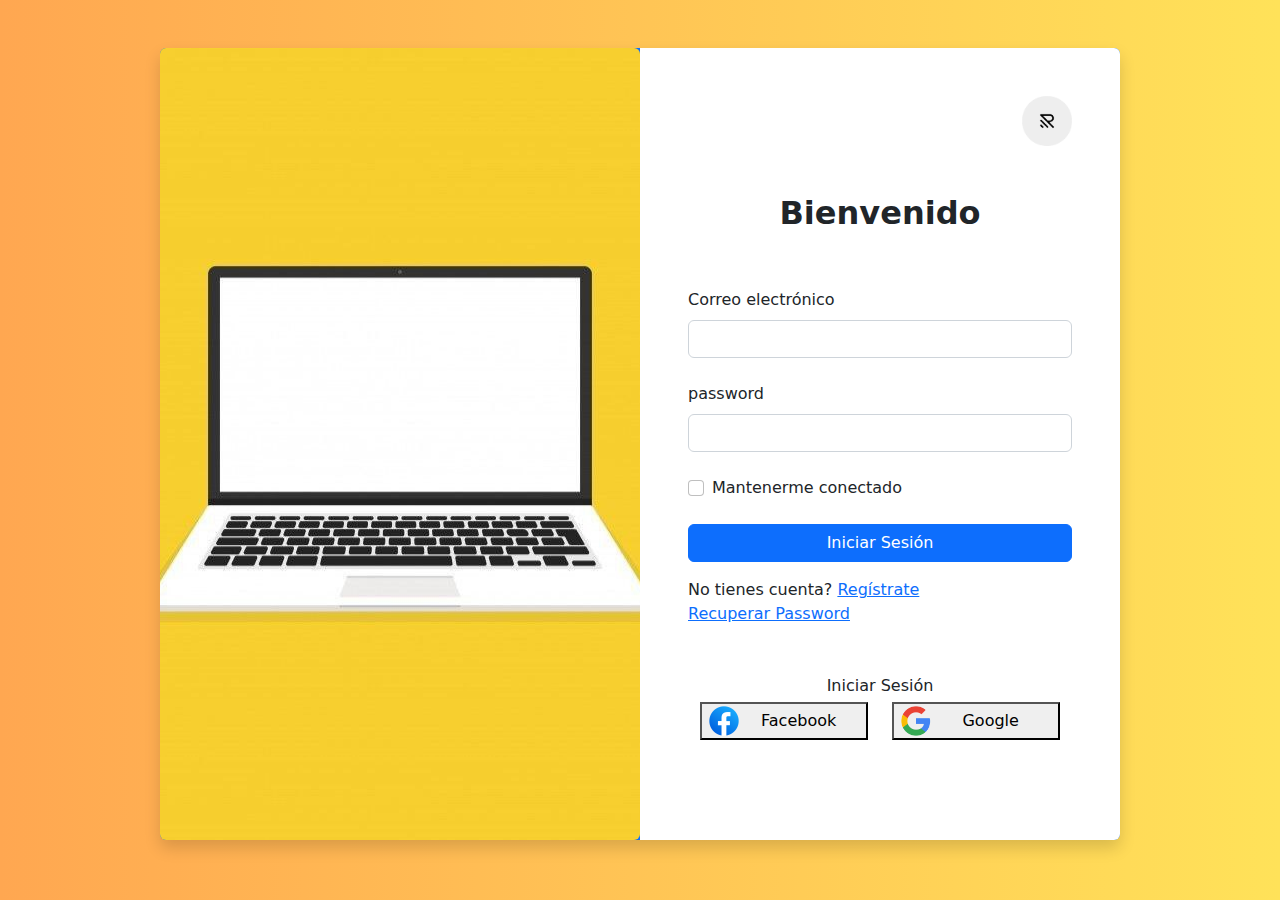
==== login.html @ 8d91960f "Todo lo de la pagina (por ahora)" ====
<!DOCTYPE html>
<html lang="es">
  <head>
    <meta charset="UTF-8" />
    <meta http-equiv="X-UA-Compatible" content="IE=edge" />
    <meta name="viewport" content="width=device-width, initial-scale=1.0" />
    <title>Ram Project Login</title>
    <link
      rel="shortcut icon"
      href="./css/img/logoFavicon.png"
      type="image/x-icon"
    />
    <link rel="stylesheet" href="./boostrap/bootstrap.min.css" />
    <link rel="stylesheet" href="./css/c.css" />
  </head>

  <body>
    <div class="container w-75 bg-primary mt-5 rounded shadow">
      <div class="row align-items-items-stretch">
        <div
          class="col bg d-none d-lg-block col-md-5 col-lg-5 col-xl-6 rounded"
        ></div>
        <div class="col bg-white p-5 rounded-end">
          <div class="text-end">
            <img src="./css/img/login/logo 9.png" width="50" alt="" />
          </div>
          <h2 class="fw-bold text-center py-5">Bienvenido</h2>
          <!--login-->
          <form action=".">
            <div class="mb-4">
              <label for="email" class="form-label">Correo electrónico</label>
              <input type="email" class="form-control" name="email" />
            </div>
            <div class="mb-4">
              <label for="password" class="form-label">password</label>
              <input type="password" class="form-control" name="password" />
            </div>
            <div class="mb-4 form-check">
              <input
                type="checkbox"
                name="connected"
                class="form-check-input"
                id=""
              />
              <label for="connected" class="form-check-label"
                >Mantenerme conectado</label
              >
            </div>

            <div class="d-grid">
              <button type="submit" class="btn btn-primary">
                Iniciar Sesión
              </button>
            </div>

            <div class="my-3">
              <span>No tienes cuenta? <a href="#">Regístrate</a></span> <br />
              <span><a href="#">Recuperar Password</a></span>
            </div>
          </form>

          <!--login con redes sociales -->
          <div class="container w-100 my-5">
            <div class="row text-center">
              <div class="col-12">Iniciar Sesión</div>
            </div>
            <div class="row">
              <div class="col">
                <button class="btm btn-outline-primary w-100 my-1">
                  <div class="row align-items-center">
                    <div class="col-2 d-none d-md-block">
                      <img
                        src="./css/img/login/icono f.png"
                        width="32"
                        alt=""
                      />
                    </div>
                    <div class="col-12 col-md-10 text-center">Facebook</div>
                  </div>
                </button>
              </div>
              <div class="col">
                <button class="btm btn-outline-danger w-100 my-1">
                  <div class="row align-items-center">
                    <div class="col-2 d-none d-md-block">
                      <img
                        src="./css/img/login/icono g.png"
                        width="32"
                        alt=""
                      />
                    </div>
                    <div class="col-12 col-md-10 text-center">Google</div>
                  </div>
                </button>
              </div>
            </div>
          </div>
        </div>
      </div>
    </div>

    <script src="./boostrap/bootstrap.bundle.min.js"></script>
  </body>
</html>
---- css/c.css ----
body {
  background: #ffe259;
  background: linear-gradient(to right, #ffa751, #ffe259);
}

.bg {
  background-image: url(./img/definitiva.jpg);
  background-position: center center;
}
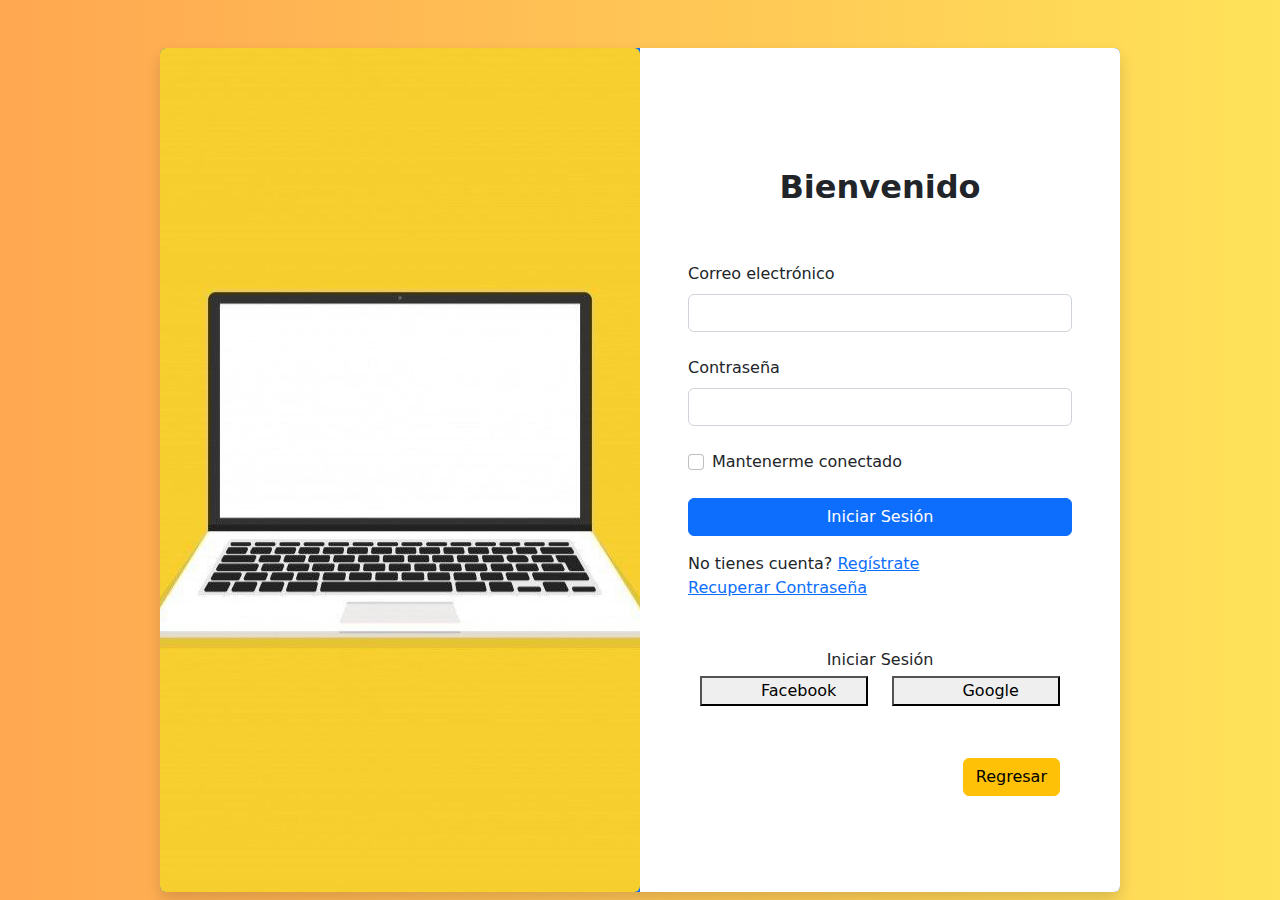
==== commit b0209df9: "se agrego el botom en el login y se acomodo el responsive en unas partes" ====
--- a/login.html
+++ b/login.html
@@ -7,7 +7,7 @@
     <title>Ram Project Login</title>
     <link
       rel="shortcut icon"
-      href="./css/img/logoFavicon.png"
+      href="./img/logoFavicon.png"
       type="image/x-icon"
     />
     <link rel="stylesheet" href="./boostrap/bootstrap.min.css" />
@@ -22,7 +22,7 @@
         ></div>
         <div class="col bg-white p-5 rounded-end">
           <div class="text-end">
-            <img src="./css/img/login/logo 9.png" width="50" alt="" />
+            <img src="./img/login/logo 9.png" width="50" alt="" />
           </div>
           <h2 class="fw-bold text-center py-5">Bienvenido</h2>
           <!--login-->
@@ -32,7 +32,7 @@
               <input type="email" class="form-control" name="email" />
             </div>
             <div class="mb-4">
-              <label for="password" class="form-label">password</label>
+              <label for="password" class="form-label">Contraseña</label>
               <input type="password" class="form-control" name="password" />
             </div>
             <div class="mb-4 form-check">
@@ -55,7 +55,7 @@
 
             <div class="my-3">
               <span>No tienes cuenta? <a href="#">Regístrate</a></span> <br />
-              <span><a href="#">Recuperar Password</a></span>
+              <span><a href="#">Recuperar Contraseña</a></span>
             </div>
           </form>
 
@@ -66,32 +66,36 @@
             </div>
             <div class="row">
               <div class="col">
-                <button class="btm btn-outline-primary w-100 my-1">
-                  <div class="row align-items-center">
-                    <div class="col-2 d-none d-md-block">
-                      <img
-                        src="./css/img/login/icono f.png"
-                        width="32"
-                        alt=""
-                      />
+                <a
+                  href="https://www.facebook.com/profile.php?id=100086688315757"
+                  target="_blank"
+                >
+                  <button class="btm btn-outline-primary w-100 my-1">
+                    <div class="row align-items-center">
+                      <div class="col-2 d-none d-md-block">
+                        <img src="./img/login/icono f.png" width="32" alt="" />
+                      </div>
+                      <div class="col-12 col-md-10 text-center">Facebook</div>
                     </div>
-                    <div class="col-12 col-md-10 text-center">Facebook</div>
-                  </div>
-                </button>
+                  </button>
+                </a>
               </div>
               <div class="col">
                 <button class="btm btn-outline-danger w-100 my-1">
                   <div class="row align-items-center">
                     <div class="col-2 d-none d-md-block">
-                      <img
-                        src="./css/img/login/icono g.png"
-                        width="32"
-                        alt=""
-                      />
+                      <img src="./img/login/icono g.png" width="32" alt="" />
                     </div>
                     <div class="col-12 col-md-10 text-center">Google</div>
                   </div>
                 </button>
+              </div>
+              <div class="text-end mt-5">
+                <a href="javascript:history.back()">
+                  <button type="button" class="btn btn-warning">
+                    Regresar
+                  </button>
+                </a>
               </div>
             </div>
           </div>
